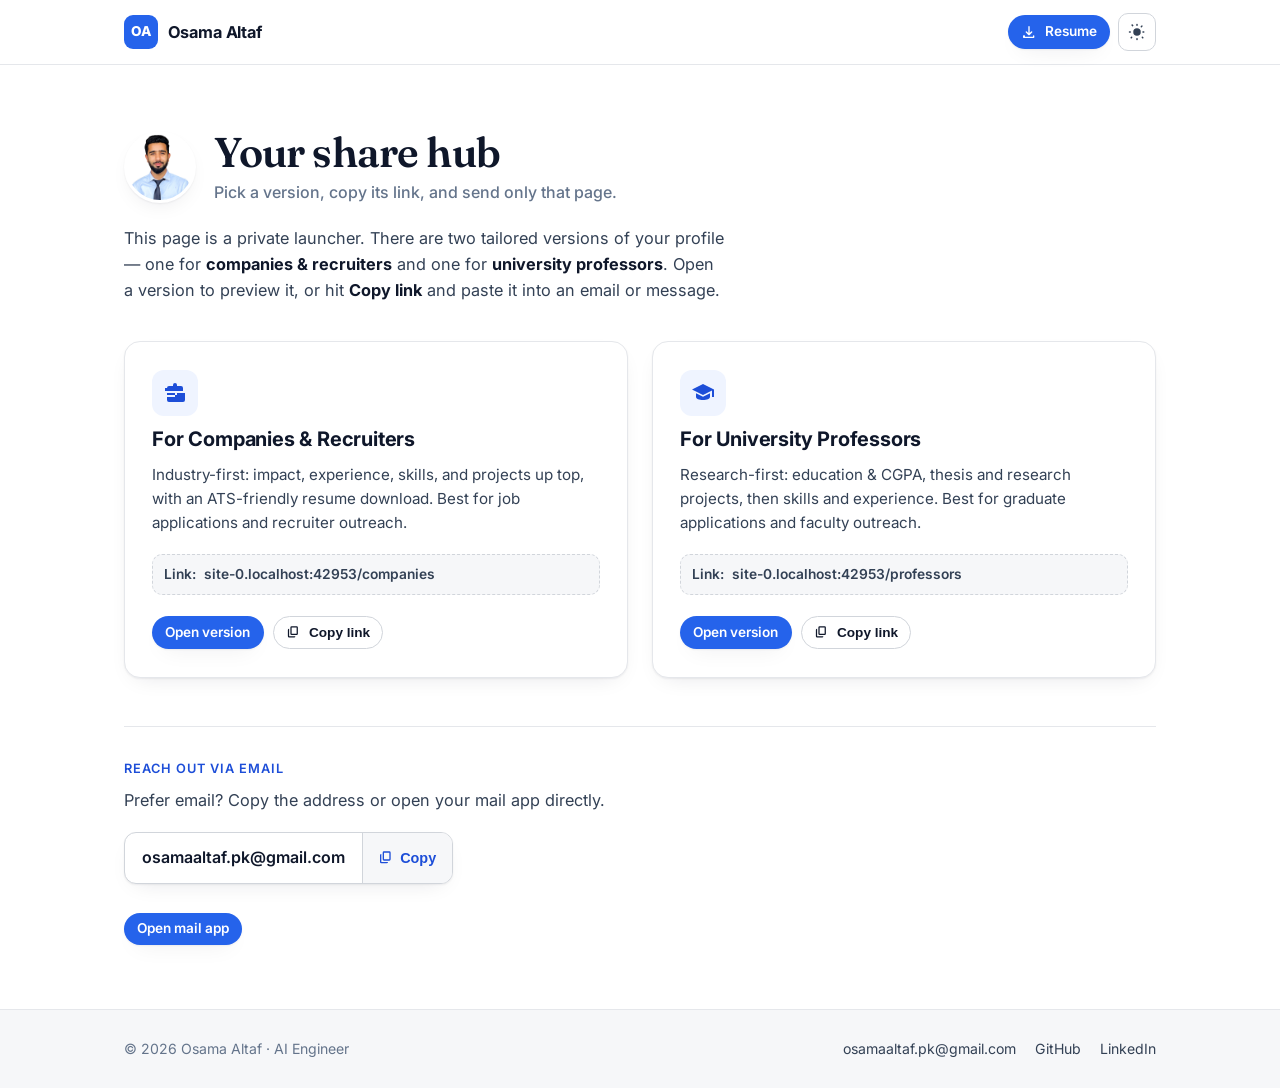
==== index.html @ f9d1aac4 "Initial commit: personal profile site (companies + professors versions) Static site (HTML/CSS/vanill" ====
<!doctype html>
<html lang="en">
<head>
<meta charset="utf-8" />
<meta name="viewport" content="width=device-width, initial-scale=1" />
<title>Osama Altaf — Share Hub</title>
<meta name="description" content="Private hub to pick and share the right version of Osama Altaf's profile: one tailored for companies, one for university professors." />
<meta name="robots" content="noindex" />
<link rel="icon" href="/assets/favicon.ico" sizes="any" />
<link rel="icon" type="image/png" href="/assets/favicon.png" />
<link rel="apple-touch-icon" href="/assets/favicon.png" />
<link rel="preconnect" href="https://fonts.googleapis.com" />
<link rel="preconnect" href="https://fonts.gstatic.com" crossorigin />
<link href="https://fonts.googleapis.com/css2?family=Inter:wght@400;500;600;700;800&family=Fraunces:opsz,wght@9..144,500;9..144,600&display=swap" rel="stylesheet" />
<link rel="stylesheet" href="/styles.css" />
</head>
<body>

<header class="nav" id="nav">
  <div class="wrap nav-inner">
    <a class="brand" href="/" aria-label="Osama Altaf — home">
      <span class="brand-mark">OA</span>
      <span class="brand-name">Osama Altaf</span>
    </a>
    <div class="nav-actions" style="margin-left:auto">
      <a class="btn btn-primary btn-sm" href="/Osama_Altaf_Resume.pdf" download>
        <svg viewBox="0 0 24 24" width="16" height="16" aria-hidden="true"><path fill="currentColor" d="M12 3a1 1 0 0 1 1 1v9.59l2.3-2.3a1 1 0 1 1 1.4 1.42l-4 4a1 1 0 0 1-1.4 0l-4-4a1 1 0 1 1 1.4-1.42l2.3 2.3V4a1 1 0 0 1 1-1Zm-7 14a1 1 0 0 1 1 1v1h12v-1a1 1 0 1 1 2 0v2a1 1 0 0 1-1 1H4a1 1 0 0 1-1-1v-2a1 1 0 0 1 1-1Z"/></svg>
        Resume
      </a>
      <button class="theme-toggle" id="themeToggle" type="button" aria-label="Toggle dark mode" title="Toggle theme">
        <svg class="i-sun" viewBox="0 0 24 24" width="18" height="18" aria-hidden="true"><path fill="currentColor" d="M12 4a1 1 0 0 1-1-1V2a1 1 0 1 1 2 0v1a1 1 0 0 1-1 1Zm0 16a1 1 0 0 1 1 1v1a1 1 0 1 1-2 0v-1a1 1 0 0 1 1-1ZM4 12a1 1 0 0 1-1 1H2a1 1 0 1 1 0-2h1a1 1 0 0 1 1 1Zm18 0a1 1 0 0 1-1 1h-1a1 1 0 1 1 0-2h1a1 1 0 0 1 1 1ZM5.6 5.6a1 1 0 0 1 0-1.4l-.7-.7a1 1 0 1 1 1.4-1.4l.7.7a1 1 0 0 1-1.4 1.4Zm12.8 12.8a1 1 0 0 1 1.4 0l.7.7a1 1 0 0 1-1.4 1.4l-.7-.7a1 1 0 0 1 0-1.4ZM5.6 18.4a1 1 0 0 1 0 1.4l-.7.7a1 1 0 0 1-1.4-1.4l.7-.7a1 1 0 0 1 1.4 0ZM18.4 5.6a1 1 0 0 1-1.4-1.4l.7-.7a1 1 0 1 1 1.4 1.4l-.7.7ZM12 7a5 5 0 1 0 0 10 5 5 0 0 0 0-10Z"/></svg>
        <svg class="i-moon" viewBox="0 0 24 24" width="18" height="18" aria-hidden="true"><path fill="currentColor" d="M21 12.8A8.5 8.5 0 0 1 11.2 3a1 1 0 0 0-1.3-1.2A9.5 9.5 0 1 0 22.2 14a1 1 0 0 0-1.2-1.2Z"/></svg>
      </button>
    </div>
  </div>
</header>

<main class="hub">
  <div class="wrap hub-inner">
    <div class="hub-head">
      <img src="/assets/osama.jpg" width="72" height="72" alt="Osama Altaf" />
      <div>
        <h1>Your share hub</h1>
        <p>Pick a version, copy its link, and send only that page.</p>
      </div>
    </div>
    <p class="hub-note">
      This page is a private launcher. There are two tailored versions of your profile — one for
      <strong>companies &amp; recruiters</strong> and one for <strong>university professors</strong>.
      Open a version to preview it, or hit <strong>Copy link</strong> and paste it into an email or message.
    </p>

    <div class="share-grid">

      <article class="share-card">
        <div class="share-ico">
          <svg viewBox="0 0 24 24" width="24" height="24" aria-hidden="true"><path fill="currentColor" d="M4 7a2 2 0 0 1 2-2h4V4a2 2 0 0 1 2-2h0a2 2 0 0 1 2 2v1h4a2 2 0 0 1 2 2v3H2V7Zm0 5h8v2h0-8v-2Zm10 0h8v7a2 2 0 0 1-2 2H6a2 2 0 0 1-2-2v-3h8v-2h2v0Z"/></svg>
        </div>
        <h2>For Companies &amp; Recruiters</h2>
        <p>Industry-first: impact, experience, skills, and projects up top, with an ATS-friendly resume download. Best for job applications and recruiter outreach.</p>
        <div class="share-url"><span>Link:</span><span data-show-url="/companies">/companies</span></div>
        <div class="share-actions">
          <a class="btn btn-primary btn-sm" href="/companies/">Open version</a>
          <button class="btn btn-ghost btn-sm" type="button" data-copy-link="/companies/" data-copy-label="Companies link copied">
            <svg viewBox="0 0 24 24" width="15" height="15" aria-hidden="true"><path fill="currentColor" d="M9 2a2 2 0 0 0-2 2v10a2 2 0 0 0 2 2h8a2 2 0 0 0 2-2V4a2 2 0 0 0-2-2H9Zm0 2h8v10H9V4ZM5 6a2 2 0 0 0-2 2v10a2 2 0 0 0 2 2h8a2 2 0 0 0 2-2h-2H5V8h0V6Z"/></svg>
            Copy link
          </button>
        </div>
      </article>

      <article class="share-card">
        <div class="share-ico">
          <svg viewBox="0 0 24 24" width="24" height="24" aria-hidden="true"><path fill="currentColor" d="M12 3 1 8.5l11 5.5 9-4.5V16h2V8.5L12 3ZM5 12.2V16c0 1.7 3.1 3 7 3s7-1.3 7-3v-3.8l-7 3.5-7-3.5Z"/></svg>
        </div>
        <h2>For University Professors</h2>
        <p>Research-first: education &amp; CGPA, thesis and research projects, then skills and experience. Best for graduate applications and faculty outreach.</p>
        <div class="share-url"><span>Link:</span><span data-show-url="/professors">/professors</span></div>
        <div class="share-actions">
          <a class="btn btn-primary btn-sm" href="/professors/">Open version</a>
          <button class="btn btn-ghost btn-sm" type="button" data-copy-link="/professors/" data-copy-label="Professors link copied">
            <svg viewBox="0 0 24 24" width="15" height="15" aria-hidden="true"><path fill="currentColor" d="M9 2a2 2 0 0 0-2 2v10a2 2 0 0 0 2 2h8a2 2 0 0 0 2-2V4a2 2 0 0 0-2-2H9Zm0 2h8v10H9V4ZM5 6a2 2 0 0 0-2 2v10a2 2 0 0 0 2 2h8a2 2 0 0 0 2-2h-2H5V8h0V6Z"/></svg>
            Copy link
          </button>
        </div>
      </article>

    </div>

    <!-- shared contact -->
    <div style="margin-top:3rem; padding-top:2rem; border-top:1px solid var(--line);">
      <p class="kicker">Reach out via email</p>
      <p class="hub-note" style="margin:.4rem 0 1.2rem">Prefer email? Copy the address or open your mail app directly.</p>
      <div class="copybox">
        <code>osamaaltaf.pk@gmail.com</code>
        <button type="button" data-copy="osamaaltaf.pk@gmail.com" data-copy-label="Email copied">
          <svg viewBox="0 0 24 24" width="16" height="16" aria-hidden="true"><path fill="currentColor" d="M9 2a2 2 0 0 0-2 2v10a2 2 0 0 0 2 2h8a2 2 0 0 0 2-2V4a2 2 0 0 0-2-2H9Zm0 2h8v10H9V4ZM5 6a2 2 0 0 0-2 2v10a2 2 0 0 0 2 2h8a2 2 0 0 0 2-2h-2H5V8h0V6Z"/></svg>
          Copy
        </button>
      </div>
      <div class="share-actions">
        <a class="btn btn-primary btn-sm" href="mailto:osamaaltaf.pk@gmail.com">Open mail app</a>
      </div>
    </div>
  </div>
</main>

<footer class="footer">
  <div class="wrap footer-inner">
    <span>© <span id="year"></span> Osama Altaf · AI Engineer</span>
    <span class="footer-links">
      <a href="mailto:osamaaltaf.pk@gmail.com">osamaaltaf.pk@gmail.com</a>
      <a href="https://github.com/osamaaltaf-pk" target="_blank" rel="noopener">GitHub</a>
      <a href="https://www.linkedin.com/in/osamaaltafpk/" target="_blank" rel="noopener">LinkedIn</a>
    </span>
  </div>
</footer>

<script src="/script.js"></script>
</body>
</html>
---- styles.css ----
/* ============================================================
   Osama Altaf — personal site
   Design: clean, credible, US academic/industry. Light + dark.
   ============================================================ */

:root{
  --bg:            #ffffff;
  --bg-alt:        #f6f7f9;
  --surface:       #ffffff;
  --ink:           #0f172a;
  --ink-soft:      #334155;
  --muted:         #64748b;
  --line:          #e5e7eb;
  --line-strong:   #d1d5db;
  --accent:        #2563eb;
  --accent-ink:    #1d4ed8;
  --accent-soft:   #eff4ff;
  --chip-bg:       #f1f5f9;
  --chip-ink:      #334155;
  --shadow:        0 1px 2px rgba(15,23,42,.06), 0 8px 24px -12px rgba(15,23,42,.14);
  --shadow-lg:     0 24px 60px -24px rgba(15,23,42,.28);
  --radius:        16px;
  --radius-sm:     10px;
  --wrap:          1080px;
  --font:          "Inter", system-ui, -apple-system, Segoe UI, Roboto, Helvetica, Arial, sans-serif;
  --serif:         "Fraunces", Georgia, "Times New Roman", serif;
}

:root[data-theme="dark"]{
  --bg:            #0b1120;
  --bg-alt:        #0f172a;
  --surface:       #111a2e;
  --ink:           #f1f5f9;
  --ink-soft:      #cbd5e1;
  --muted:         #94a3b8;
  --line:          #1e293b;
  --line-strong:   #273449;
  --accent:        #60a5fa;
  --accent-ink:    #93c5fd;
  --accent-soft:   #16233c;
  --chip-bg:       #172136;
  --chip-ink:      #cbd5e1;
  --shadow:        0 1px 2px rgba(0,0,0,.4), 0 10px 30px -14px rgba(0,0,0,.6);
  --shadow-lg:     0 30px 70px -28px rgba(0,0,0,.7);
}

*,*::before,*::after{ box-sizing:border-box; }
html{ scroll-behavior:smooth; scroll-padding-top:78px; -webkit-text-size-adjust:100%; }
body{
  margin:0; background:var(--bg); color:var(--ink);
  font-family:var(--font); font-size:16px; line-height:1.6;
  -webkit-font-smoothing:antialiased; text-rendering:optimizeLegibility;
}
@media (prefers-reduced-motion: reduce){ html{ scroll-behavior:auto; } *{ transition:none !important; } }

a{ color:var(--accent-ink); text-decoration:none; }
a:hover{ text-decoration:underline; }
img{ max-width:100%; display:block; }
h1,h2,h3{ line-height:1.15; letter-spacing:-.02em; margin:0; }

.wrap{ width:100%; max-width:var(--wrap); margin-inline:auto; padding-inline:24px; }

.skip-link{
  position:absolute; left:-999px; top:0; z-index:200;
  background:var(--accent); color:#fff; padding:10px 16px; border-radius:0 0 8px 0;
}
.skip-link:focus{ left:0; }

/* ---------- buttons ---------- */
.btn{
  display:inline-flex; align-items:center; gap:.55em;
  font-weight:600; font-size:.95rem; line-height:1;
  padding:.8em 1.15em; border-radius:999px; border:1px solid transparent;
  cursor:pointer; transition:transform .15s ease, box-shadow .2s ease, background .2s ease, border-color .2s ease;
  white-space:nowrap;
}
.btn:hover{ text-decoration:none; transform:translateY(-1px); }
.btn-sm{ padding:.6em .9em; font-size:.85rem; }
.btn-primary{ background:var(--accent); color:#fff; box-shadow:var(--shadow); }
.btn-primary:hover{ background:var(--accent-ink); color:#fff; }
.btn-ghost{ background:transparent; color:var(--ink); border-color:var(--line-strong); }
.btn-ghost:hover{ border-color:var(--accent); color:var(--accent-ink); }

/* ---------- nav ---------- */
.nav{
  position:sticky; top:0; z-index:100;
  background:color-mix(in srgb, var(--bg) 82%, transparent);
  backdrop-filter:saturate(180%) blur(12px);
  border-bottom:1px solid var(--line);
}
.nav-inner{ display:flex; align-items:center; gap:1rem; height:64px; }
.brand{ display:flex; align-items:center; gap:.6rem; color:var(--ink); font-weight:700; }
.brand:hover{ text-decoration:none; }
.brand-mark{
  display:grid; place-items:center; width:34px; height:34px; border-radius:9px;
  background:var(--accent); color:#fff; font-size:.85rem; font-weight:800; letter-spacing:.02em;
}
.brand-name{ font-size:1.02rem; letter-spacing:-.01em; }
.nav-links{ display:flex; gap:.4rem; margin-left:auto; }
.nav-links a{
  color:var(--ink-soft); font-weight:500; font-size:.93rem;
  padding:.5rem .7rem; border-radius:8px; transition:color .15s, background .15s;
}
.nav-links a:hover{ color:var(--ink); background:var(--bg-alt); text-decoration:none; }
.nav-links a.active{ color:var(--accent-ink); }
.nav-actions{ display:flex; align-items:center; gap:.5rem; }

.theme-toggle{
  display:grid; place-items:center; width:38px; height:38px;
  border-radius:10px; border:1px solid var(--line-strong); background:var(--surface);
  color:var(--ink-soft); cursor:pointer; transition:border-color .2s, color .2s;
}
.theme-toggle:hover{ border-color:var(--accent); color:var(--accent-ink); }
.theme-toggle .i-moon{ display:none; }
:root[data-theme="dark"] .theme-toggle .i-sun{ display:none; }
:root[data-theme="dark"] .theme-toggle .i-moon{ display:block; }

.menu-btn{
  display:none; flex-direction:column; gap:5px; width:42px; height:42px;
  align-items:center; justify-content:center; border:1px solid var(--line-strong);
  background:var(--surface); border-radius:10px; cursor:pointer;
}
.menu-btn span{ width:18px; height:2px; background:var(--ink); border-radius:2px; transition:.25s; }
.menu-btn[aria-expanded="true"] span:nth-child(1){ transform:translateY(7px) rotate(45deg); }
.menu-btn[aria-expanded="true"] span:nth-child(2){ opacity:0; }
.menu-btn[aria-expanded="true"] span:nth-child(3){ transform:translateY(-7px) rotate(-45deg); }

/* ---------- hero ---------- */
.hero{ padding:72px 0 8px; position:relative; overflow:hidden; }
.hero::before{
  content:""; position:absolute; inset:0; z-index:-1;
  background:
    radial-gradient(60% 50% at 80% -10%, var(--accent-soft), transparent 70%),
    radial-gradient(50% 40% at 0% 0%, var(--accent-soft), transparent 70%);
  opacity:.9;
}
.hero-inner{ display:grid; grid-template-columns:1.35fr .9fr; gap:48px; align-items:center; }
.eyebrow{
  margin:0 0 1rem; font-weight:600; font-size:.82rem; letter-spacing:.08em; text-transform:uppercase;
  color:var(--accent-ink);
}
.hero h1{
  font-family:var(--serif); font-weight:600; font-size:clamp(2.1rem, 5vw, 3.4rem);
  letter-spacing:-.02em; margin-bottom:1.1rem;
}
.lede{ font-size:1.1rem; color:var(--ink-soft); max-width:46ch; margin:0 0 1.8rem; }
.lede strong{ color:var(--ink); font-weight:600; }
.hero-actions{ display:flex; flex-wrap:wrap; gap:.7rem; margin-bottom:1.6rem; }
.hero-links{
  list-style:none; display:flex; flex-wrap:wrap; gap:1.3rem; padding:0; margin:0;
}
.hero-links a{
  display:inline-flex; align-items:center; gap:.45em; color:var(--ink-soft);
  font-weight:500; font-size:.95rem;
}
.hero-links a:hover{ color:var(--accent-ink); text-decoration:none; }

.hero-photo{ position:relative; justify-self:center; }
.hero-photo img{
  width:300px; height:300px; border-radius:50%; object-fit:cover;
  border:6px solid var(--surface); box-shadow:var(--shadow-lg);
  background:var(--bg-alt);
}
.hero-badge{
  position:absolute; bottom:8px; left:50%; transform:translateX(-50%);
  display:inline-flex; align-items:center; gap:.5em; white-space:nowrap;
  background:var(--surface); border:1px solid var(--line);
  padding:.5em .9em; border-radius:999px; font-size:.82rem; font-weight:500;
  color:var(--ink-soft); box-shadow:var(--shadow);
}
.hero-badge .dot{ width:9px; height:9px; border-radius:50%; background:#22c55e; box-shadow:0 0 0 4px rgba(34,197,94,.18); }

/* stats */
.stats{
  display:grid; grid-template-columns:repeat(4,1fr); gap:20px;
  margin-top:48px; padding-top:36px; border-top:1px solid var(--line);
}
.stat{ display:flex; flex-direction:column; gap:.35rem; }
.stat-n{ font-family:var(--serif); font-size:2rem; font-weight:600; color:var(--accent-ink); letter-spacing:-.02em; }
.stat-l{ font-size:.86rem; color:var(--muted); line-height:1.4; }

/* ---------- sections ---------- */
.section{ padding:80px 0; }
.section-alt{ background:var(--bg-alt); border-block:1px solid var(--line); }
.kicker{
  margin:0 0 .5rem; font-weight:600; font-size:.8rem; letter-spacing:.08em; text-transform:uppercase;
  color:var(--accent-ink);
}
.section-title{
  font-family:var(--serif); font-weight:600; font-size:clamp(1.6rem,3.4vw,2.3rem);
  margin-bottom:2.4rem; letter-spacing:-.02em;
}

/* about */
.about-grid{ display:grid; grid-template-columns:1.4fr 1fr; gap:48px; align-items:start; }
.about-lead p{ font-size:1.05rem; color:var(--ink-soft); margin:0 0 1.1rem; max-width:60ch; }
.about-lead strong{ color:var(--ink); font-weight:600; }
.about-facts{ list-style:none; margin:0; padding:0; display:flex; flex-direction:column; gap:0; border:1px solid var(--line); border-radius:var(--radius); overflow:hidden; background:var(--surface); box-shadow:var(--shadow); }
.about-facts li{ display:flex; flex-direction:column; gap:.2rem; padding:1rem 1.2rem; border-bottom:1px solid var(--line); }
.about-facts li:last-child{ border-bottom:none; }
.about-facts span{ font-size:.78rem; text-transform:uppercase; letter-spacing:.06em; color:var(--muted); font-weight:600; }
.about-facts strong{ font-weight:600; color:var(--ink); font-size:.98rem; }

/* skills */
.skills-grid{ display:grid; grid-template-columns:repeat(3,1fr); gap:20px; }
.skill-card{
  background:var(--surface); border:1px solid var(--line); border-radius:var(--radius);
  padding:1.4rem 1.4rem 1.2rem; box-shadow:var(--shadow); transition:transform .18s ease, box-shadow .2s ease, border-color .2s;
}
.skill-card:hover{ transform:translateY(-3px); border-color:var(--line-strong); box-shadow:var(--shadow-lg); }
.skill-card h3{ font-size:1rem; margin-bottom:1rem; color:var(--ink); }
.chips{ list-style:none; display:flex; flex-wrap:wrap; gap:.5rem; padding:0; margin:0; }
.chips li{
  background:var(--chip-bg); color:var(--chip-ink); font-size:.82rem; font-weight:500;
  padding:.4em .8em; border-radius:999px; border:1px solid transparent;
}

/* experience / timeline */
.timeline{ display:flex; flex-direction:column; gap:8px; }
.job{
  display:grid; grid-template-columns:190px 1fr; gap:28px;
  padding:26px 0; border-top:1px solid var(--line);
}
.job:first-child{ border-top:none; }
.job-when{ font-size:.86rem; font-weight:600; color:var(--muted); padding-top:.2rem; }
.job-body h3{ font-size:1.18rem; margin-bottom:.3rem; }
.job-meta{ margin:0 0 .9rem; color:var(--accent-ink); font-weight:500; font-size:.92rem; }
.job-body ul{ margin:0 0 1rem; padding-left:1.15rem; }
.job-body ul li{ margin-bottom:.4rem; color:var(--ink-soft); }
.job-body ul li strong{ color:var(--ink); font-weight:600; }
.tags{ list-style:none; display:flex; flex-wrap:wrap; gap:.45rem; padding:0 !important; margin:0 !important; }
.tags li{
  font-size:.76rem; font-weight:600; letter-spacing:.02em; color:var(--accent-ink);
  background:var(--accent-soft); border:1px solid color-mix(in srgb, var(--accent) 22%, transparent);
  padding:.32em .7em; border-radius:7px; margin:0 !important;
}

/* projects */
.projects-grid{ display:grid; grid-template-columns:repeat(3,1fr); gap:22px; }
.project{
  background:var(--surface); border:1px solid var(--line); border-radius:var(--radius);
  padding:1.5rem; box-shadow:var(--shadow); display:flex; flex-direction:column; gap:.6rem;
  transition:transform .18s ease, box-shadow .2s ease, border-color .2s;
}
.project:hover{ transform:translateY(-4px); border-color:var(--line-strong); box-shadow:var(--shadow-lg); }
.project h3{ font-size:1.1rem; }
.project-sub{ margin:0; color:var(--accent-ink); font-weight:600; font-size:.82rem; }
.project p{ margin:0; color:var(--ink-soft); font-size:.95rem; }
.project .tags{ margin-top:auto !important; padding-top:.4rem !important; }
.projects-foot{ margin:2rem 0 0; font-weight:600; }

/* education + certs */
.edu-wrap{ display:grid; grid-template-columns:1fr 1fr; gap:56px; align-items:start; }
.edu-list{ display:flex; flex-direction:column; gap:1.4rem; }
.edu-item h3{ font-size:1.05rem; margin-bottom:.25rem; }
.edu-meta{ margin:0; color:var(--ink-soft); font-size:.92rem; }
.edu-note{ margin:.35rem 0 0; color:var(--muted); font-size:.9rem; font-style:italic; }
.lang-list{ display:flex; flex-direction:column; gap:.8rem; margin-top:1rem; }
.lang{ display:flex; flex-direction:column; gap:.15rem; }
.lang strong{ color:var(--ink); }
.lang span{ color:var(--muted); font-size:.9rem; }

.cert-list{ list-style:none; margin:0; padding:0; display:flex; flex-direction:column; }
.cert-list li{
  display:flex; justify-content:space-between; align-items:baseline; gap:1rem;
  padding:.75rem 0; border-bottom:1px solid var(--line);
}
.cert-list li span{ color:var(--ink); font-weight:500; font-size:.95rem; }
.cert-list li em{ color:var(--muted); font-style:normal; font-size:.82rem; white-space:nowrap; font-weight:600; }

/* leadership */
.lead-grid{ display:grid; grid-template-columns:repeat(2,1fr); gap:20px; }
.lead-item{
  background:var(--surface); border:1px solid var(--line); border-radius:var(--radius);
  padding:1.4rem; box-shadow:var(--shadow);
}
.lead-item h3{ font-size:1rem; color:var(--accent-ink); margin-bottom:.4rem; }
.lead-item p{ margin:0; color:var(--ink-soft); font-size:.95rem; }

/* contact */
.contact-wrap{ text-align:center; max-width:640px; }
.contact-lede{ color:var(--ink-soft); font-size:1.08rem; margin:0 auto 1.8rem; }
.contact-actions{ display:flex; flex-wrap:wrap; gap:.7rem; justify-content:center; margin-bottom:1.6rem; }
.contact-links{ list-style:none; display:flex; gap:1.6rem; justify-content:center; padding:0; margin:0; flex-wrap:wrap; }
.contact-links a{ color:var(--ink-soft); font-weight:500; }
.contact-links a:hover{ color:var(--accent-ink); }

/* footer */
.footer{ border-top:1px solid var(--line); padding:28px 0; background:var(--bg-alt); }
.footer-inner{ display:flex; justify-content:space-between; align-items:center; gap:1rem; flex-wrap:wrap; color:var(--muted); font-size:.88rem; }
.footer-links{ display:flex; gap:1.2rem; }
.footer-links a{ color:var(--ink-soft); }

/* ---------- copyable email row ---------- */
.copybox{
  display:inline-flex; align-items:stretch; gap:0; margin:0 auto 1.2rem;
  border:1px solid var(--line-strong); border-radius:12px; overflow:hidden;
  background:var(--surface); box-shadow:var(--shadow); max-width:100%;
}
.copybox code{
  display:flex; align-items:center; padding:.75em 1.05em; font-family:var(--font);
  font-size:1rem; font-weight:600; color:var(--ink); user-select:all; white-space:nowrap;
  overflow:auto;
}
.copybox button{
  border:none; border-left:1px solid var(--line-strong); background:var(--bg-alt);
  color:var(--accent-ink); font-weight:600; font-size:.9rem; padding:.75em 1.1em;
  cursor:pointer; display:inline-flex; align-items:center; gap:.4em; transition:background .18s, color .18s;
}
.copybox button:hover{ background:var(--accent); color:#fff; }

/* ---------- toast ---------- */
.toast{
  position:fixed; left:50%; bottom:26px; transform:translate(-50%, 20px);
  background:var(--ink); color:var(--bg); padding:.7em 1.2em; border-radius:999px;
  font-size:.9rem; font-weight:600; box-shadow:var(--shadow-lg); z-index:300;
  opacity:0; pointer-events:none; transition:opacity .2s ease, transform .2s ease;
}
.toast.show{ opacity:1; transform:translate(-50%, 0); }

/* ---------- hub (home) page ---------- */
.hub{ min-height:calc(100vh - 64px - 82px); display:flex; align-items:center; padding:64px 0; }
.hub-inner{ width:100%; }
.hub-head{ display:flex; align-items:center; gap:1.1rem; margin-bottom:.4rem; }
.hub-head img{ width:72px; height:72px; border-radius:50%; object-fit:cover; border:3px solid var(--surface); box-shadow:var(--shadow); background:var(--bg-alt); }
.hub-head h1{ font-family:var(--serif); font-weight:600; font-size:clamp(1.8rem,4vw,2.6rem); }
.hub-head p{ margin:.2rem 0 0; color:var(--muted); font-weight:500; }
.hub-note{ color:var(--ink-soft); max-width:60ch; margin:1.2rem 0 2.4rem; font-size:1.02rem; }
.hub-note strong{ color:var(--ink); }

.share-grid{ display:grid; grid-template-columns:1fr 1fr; gap:24px; }
.share-card{
  background:var(--surface); border:1px solid var(--line); border-radius:var(--radius);
  padding:1.7rem; box-shadow:var(--shadow); display:flex; flex-direction:column; gap:.75rem;
  transition:transform .18s ease, box-shadow .2s ease, border-color .2s;
}
.share-card:hover{ transform:translateY(-4px); border-color:var(--line-strong); box-shadow:var(--shadow-lg); }
.share-ico{ width:46px; height:46px; border-radius:12px; display:grid; place-items:center; background:var(--accent-soft); color:var(--accent-ink); }
.share-card h2{ font-size:1.25rem; letter-spacing:-.01em; }
.share-card p{ margin:0; color:var(--ink-soft); font-size:.95rem; }
.share-url{
  display:flex; align-items:center; gap:.5rem; margin-top:.4rem;
  background:var(--bg-alt); border:1px dashed var(--line-strong); border-radius:10px;
  padding:.6em .8em; font-size:.86rem; color:var(--muted); overflow:auto;
}
.share-url span{ font-weight:600; color:var(--ink-soft); white-space:nowrap; }
.share-actions{ display:flex; gap:.6rem; margin-top:.6rem; flex-wrap:wrap; }

/* ---------- responsive ---------- */
@media (max-width: 900px){
  .hero-inner{ grid-template-columns:1fr; gap:36px; text-align:left; }
  .hero-photo{ order:-1; justify-self:start; }
  .hero-photo img{ width:180px; height:180px; }
  .hero-badge{ left:0; transform:none; }
  .about-grid, .edu-wrap{ grid-template-columns:1fr; gap:32px; }
  .skills-grid, .projects-grid{ grid-template-columns:repeat(2,1fr); }
  .stats{ grid-template-columns:repeat(2,1fr); gap:24px; }
  .lead-grid{ grid-template-columns:1fr; }
  .share-grid{ grid-template-columns:1fr; }
  .nav-links{ display:none; }
  .menu-btn{ display:flex; margin-left:auto; }
  .nav-actions{ order:2; }

  .nav-links.open{
    display:flex; position:absolute; top:64px; left:0; right:0;
    flex-direction:column; gap:.2rem; background:var(--bg);
    border-bottom:1px solid var(--line); padding:12px 24px 20px; box-shadow:var(--shadow);
  }
  .nav-links.open a{ padding:.7rem .6rem; font-size:1rem; }
}
@media (max-width: 560px){
  .section{ padding:56px 0; }
  .hero{ padding:44px 0 0; }
  .skills-grid, .projects-grid{ grid-template-columns:1fr; }
  .job{ grid-template-columns:1fr; gap:8px; }
  .job-when{ padding-top:0; }
  .cert-list li{ flex-direction:column; gap:.15rem; }
  .cert-list li em{ white-space:normal; }
  .footer-inner{ justify-content:flex-start; }
}
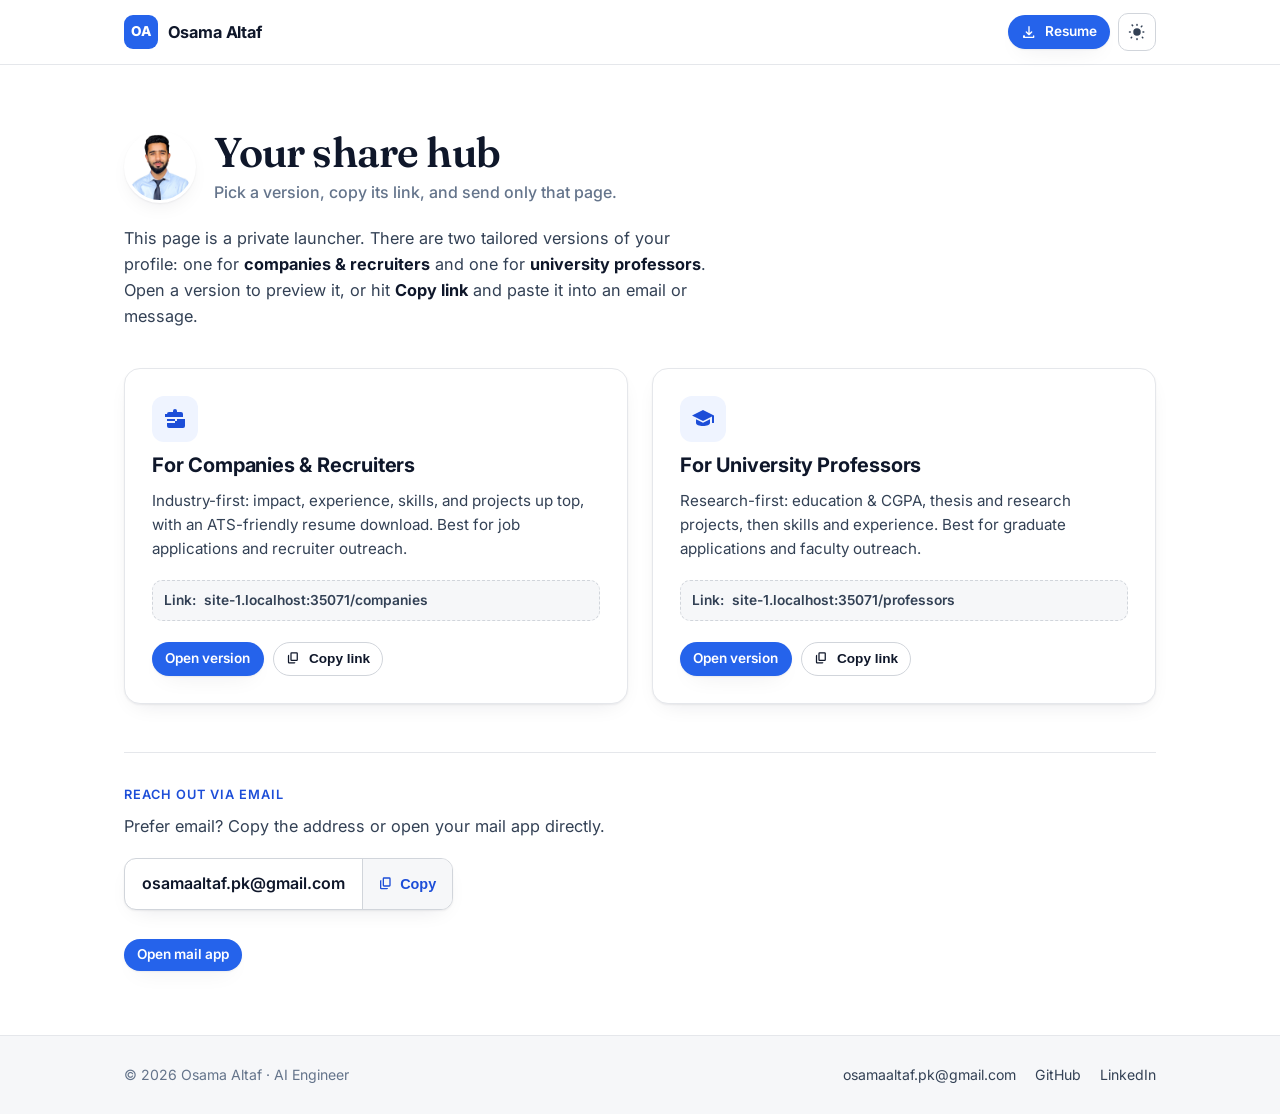
==== commit a9f7707f: "Feature Wisko (Founder & CEO), add real GitHub & client projects, remove all em/en dashes - Add Wisk" ====
--- a/index.html
+++ b/index.html
@@ -3,7 +3,7 @@
 <head>
 <meta charset="utf-8" />
 <meta name="viewport" content="width=device-width, initial-scale=1" />
-<title>Osama Altaf — Share Hub</title>
+<title>Osama Altaf | Share Hub</title>
 <meta name="description" content="Private hub to pick and share the right version of Osama Altaf's profile: one tailored for companies, one for university professors." />
 <meta name="robots" content="noindex" />
 <link rel="icon" href="/assets/favicon.ico" sizes="any" />
@@ -18,7 +18,7 @@
 
 <header class="nav" id="nav">
   <div class="wrap nav-inner">
-    <a class="brand" href="/" aria-label="Osama Altaf — home">
+    <a class="brand" href="/" aria-label="Osama Altaf home">
       <span class="brand-mark">OA</span>
       <span class="brand-name">Osama Altaf</span>
     </a>
@@ -45,7 +45,7 @@
       </div>
     </div>
     <p class="hub-note">
-      This page is a private launcher. There are two tailored versions of your profile — one for
+      This page is a private launcher. There are two tailored versions of your profile: one for
       <strong>companies &amp; recruiters</strong> and one for <strong>university professors</strong>.
       Open a version to preview it, or hit <strong>Copy link</strong> and paste it into an email or message.
     </p>
--- a/styles.css
+++ b/styles.css
@@ -170,6 +170,41 @@
 }
 .hero-badge .dot{ width:9px; height:9px; border-radius:50%; background:#22c55e; box-shadow:0 0 0 4px rgba(34,197,94,.18); }
 
+/* ---------- flagship (Wisko founder band) ---------- */
+.flagship{
+  background:
+    radial-gradient(120% 140% at 100% 0%, color-mix(in srgb, var(--accent) 16%, transparent), transparent 60%),
+    var(--accent-soft);
+  border-block:1px solid color-mix(in srgb, var(--accent) 22%, transparent);
+}
+.flagship-inner{
+  display:flex; align-items:center; gap:28px; padding:26px 0;
+}
+.flagship-logo{
+  flex:none; width:66px; height:66px; border-radius:18px; display:grid; place-items:center;
+  background:linear-gradient(150deg, var(--accent), var(--accent-ink));
+  color:#fff; font-family:var(--serif); font-weight:600; font-size:2rem; letter-spacing:-.02em;
+  box-shadow:var(--shadow-lg);
+}
+.flagship-body{ flex:1 1 auto; min-width:0; }
+.flagship-eyebrow{
+  display:inline-flex; align-items:center; gap:.5em; margin:0 0 .35rem;
+  font-size:.72rem; font-weight:700; letter-spacing:.1em; text-transform:uppercase;
+  color:#fff; background:var(--accent-ink); padding:.3em .7em; border-radius:999px;
+}
+.flagship-body h2{
+  font-family:var(--serif); font-weight:600; font-size:clamp(1.4rem,3vw,2rem);
+  margin:.1rem 0 .3rem; letter-spacing:-.02em; display:flex; align-items:baseline; gap:.6rem; flex-wrap:wrap;
+}
+.flagship-body h2 .tld{ font-family:var(--font); font-size:.9rem; font-weight:600; color:var(--accent-ink); }
+.flagship-body p{ margin:0; color:var(--ink-soft); font-size:1rem; max-width:66ch; }
+.flagship-cta{ flex:none; }
+@media (max-width: 760px){
+  .flagship-inner{ flex-direction:column; align-items:flex-start; gap:18px; }
+  .flagship-cta{ width:100%; }
+  .flagship-cta .btn{ width:100%; justify-content:center; }
+}
+
 /* stats */
 .stats{
   display:grid; grid-template-columns:repeat(4,1fr); gap:20px;
@@ -247,6 +282,10 @@
 .project-sub{ margin:0; color:var(--accent-ink); font-weight:600; font-size:.82rem; }
 .project p{ margin:0; color:var(--ink-soft); font-size:.95rem; }
 .project .tags{ margin-top:auto !important; padding-top:.4rem !important; }
+.project-links{ display:flex; gap:1.1rem; margin-top:.7rem; padding-top:.7rem; border-top:1px solid var(--line); }
+.project-links a{ font-size:.83rem; font-weight:600; color:var(--accent-ink); display:inline-flex; align-items:center; gap:.35em; }
+.project-links a:hover{ text-decoration:none; opacity:.8; }
+.project-links svg{ opacity:.85; }
 .projects-foot{ margin:2rem 0 0; font-weight:600; }
 
 /* education + certs */
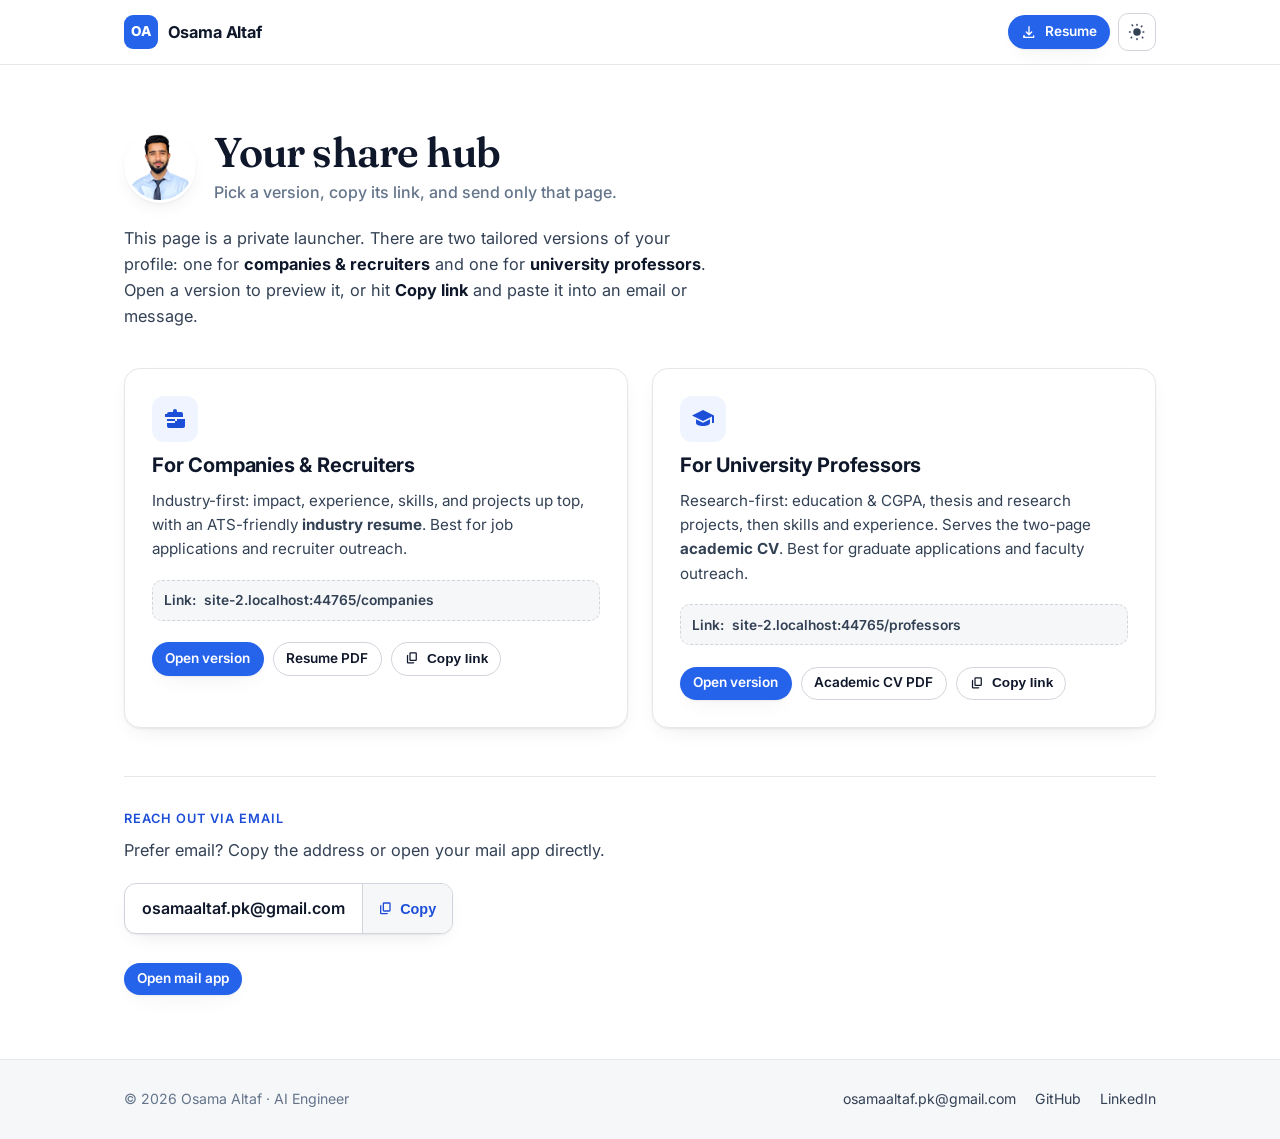
==== commit 28ecc0f7: "Split the PDF: separate academic CV and industry resume Both audiences were served the same Osama_Al" ====
--- a/index.html
+++ b/index.html
@@ -57,10 +57,11 @@
           <svg viewBox="0 0 24 24" width="24" height="24" aria-hidden="true"><path fill="currentColor" d="M4 7a2 2 0 0 1 2-2h4V4a2 2 0 0 1 2-2h0a2 2 0 0 1 2 2v1h4a2 2 0 0 1 2 2v3H2V7Zm0 5h8v2h0-8v-2Zm10 0h8v7a2 2 0 0 1-2 2H6a2 2 0 0 1-2-2v-3h8v-2h2v0Z"/></svg>
         </div>
         <h2>For Companies &amp; Recruiters</h2>
-        <p>Industry-first: impact, experience, skills, and projects up top, with an ATS-friendly resume download. Best for job applications and recruiter outreach.</p>
+        <p>Industry-first: impact, experience, skills, and projects up top, with an ATS-friendly <strong>industry resume</strong>. Best for job applications and recruiter outreach.</p>
         <div class="share-url"><span>Link:</span><span data-show-url="/companies">/companies</span></div>
         <div class="share-actions">
           <a class="btn btn-primary btn-sm" href="/companies/">Open version</a>
+          <a class="btn btn-ghost btn-sm" href="/Osama_Altaf_Resume.pdf" download>Resume PDF</a>
           <button class="btn btn-ghost btn-sm" type="button" data-copy-link="/companies/" data-copy-label="Companies link copied">
             <svg viewBox="0 0 24 24" width="15" height="15" aria-hidden="true"><path fill="currentColor" d="M9 2a2 2 0 0 0-2 2v10a2 2 0 0 0 2 2h8a2 2 0 0 0 2-2V4a2 2 0 0 0-2-2H9Zm0 2h8v10H9V4ZM5 6a2 2 0 0 0-2 2v10a2 2 0 0 0 2 2h8a2 2 0 0 0 2-2h-2H5V8h0V6Z"/></svg>
             Copy link
@@ -73,10 +74,11 @@
           <svg viewBox="0 0 24 24" width="24" height="24" aria-hidden="true"><path fill="currentColor" d="M12 3 1 8.5l11 5.5 9-4.5V16h2V8.5L12 3ZM5 12.2V16c0 1.7 3.1 3 7 3s7-1.3 7-3v-3.8l-7 3.5-7-3.5Z"/></svg>
         </div>
         <h2>For University Professors</h2>
-        <p>Research-first: education &amp; CGPA, thesis and research projects, then skills and experience. Best for graduate applications and faculty outreach.</p>
+        <p>Research-first: education &amp; CGPA, thesis and research projects, then skills and experience. Serves the two-page <strong>academic CV</strong>. Best for graduate applications and faculty outreach.</p>
         <div class="share-url"><span>Link:</span><span data-show-url="/professors">/professors</span></div>
         <div class="share-actions">
           <a class="btn btn-primary btn-sm" href="/professors/">Open version</a>
+          <a class="btn btn-ghost btn-sm" href="/Osama_Altaf_Academic_CV.pdf" download>Academic CV PDF</a>
           <button class="btn btn-ghost btn-sm" type="button" data-copy-link="/professors/" data-copy-label="Professors link copied">
             <svg viewBox="0 0 24 24" width="15" height="15" aria-hidden="true"><path fill="currentColor" d="M9 2a2 2 0 0 0-2 2v10a2 2 0 0 0 2 2h8a2 2 0 0 0 2-2V4a2 2 0 0 0-2-2H9Zm0 2h8v10H9V4ZM5 6a2 2 0 0 0-2 2v10a2 2 0 0 0 2 2h8a2 2 0 0 0 2-2h-2H5V8h0V6Z"/></svg>
             Copy link
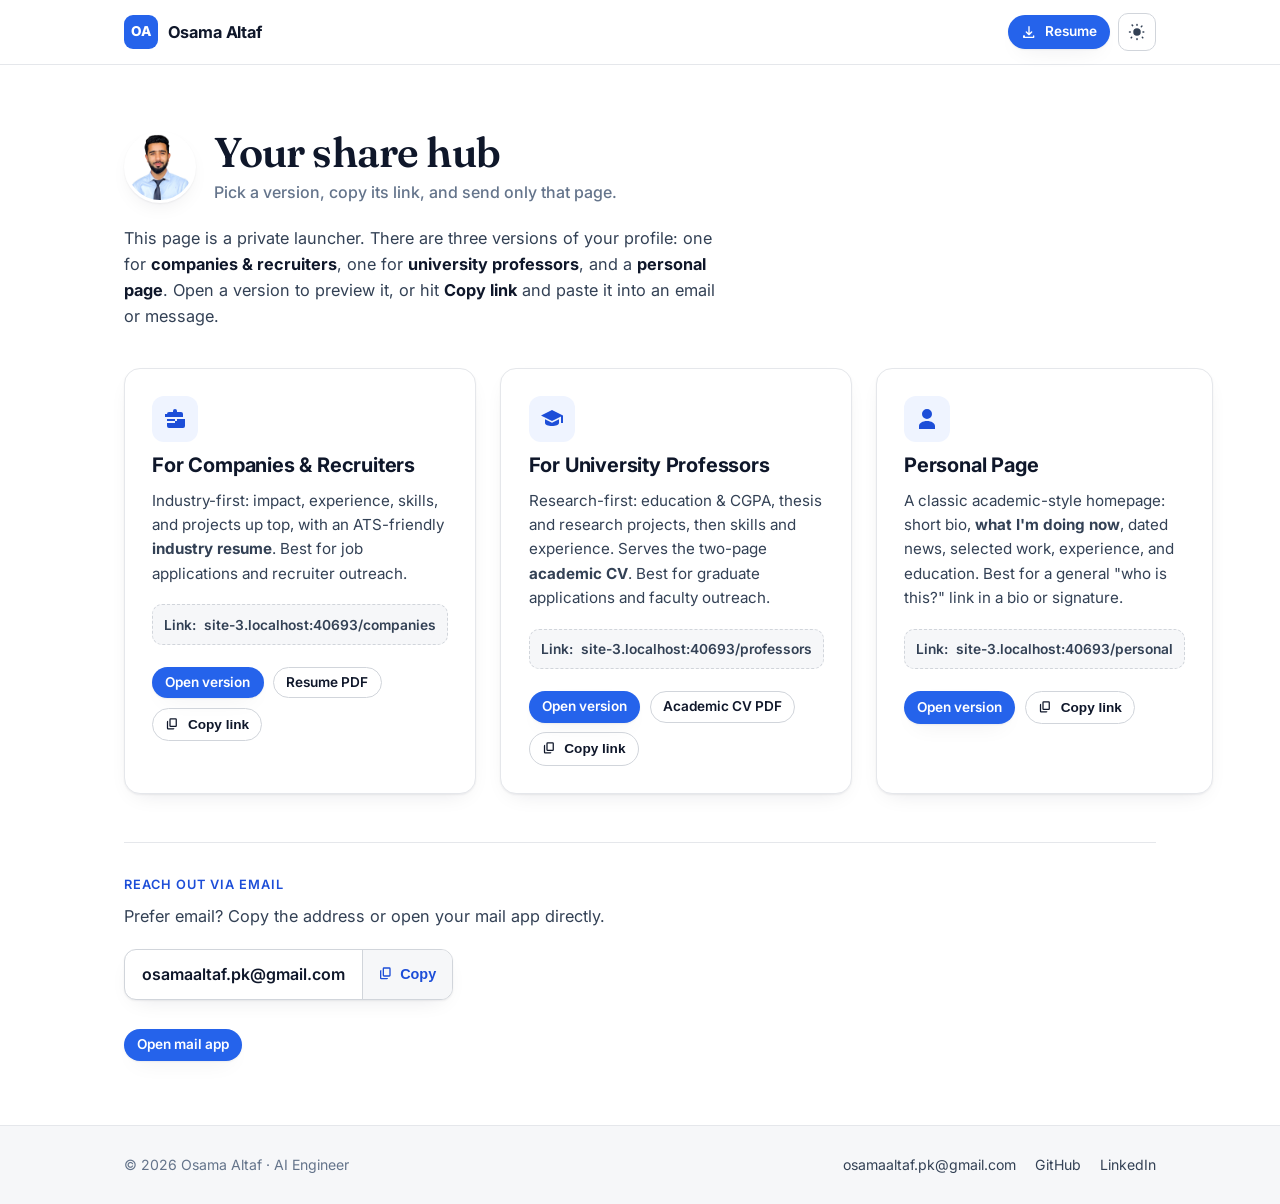
==== commit 9b0d0efd: "Add /personal: a first-person, professor-style personal homepage Covers what I'm doing now, what I w" ====
--- a/index.html
+++ b/index.html
@@ -4,7 +4,7 @@
 <meta charset="utf-8" />
 <meta name="viewport" content="width=device-width, initial-scale=1" />
 <title>Osama Altaf | Share Hub</title>
-<meta name="description" content="Private hub to pick and share the right version of Osama Altaf's profile: one tailored for companies, one for university professors." />
+<meta name="description" content="Private hub to pick and share the right version of Osama Altaf's profile: one tailored for companies, one for university professors, and a personal page." />
 <meta name="robots" content="noindex" />
 <link rel="icon" href="/assets/favicon.ico" sizes="any" />
 <link rel="icon" type="image/png" href="/assets/favicon.png" />
@@ -45,8 +45,9 @@
       </div>
     </div>
     <p class="hub-note">
-      This page is a private launcher. There are two tailored versions of your profile: one for
-      <strong>companies &amp; recruiters</strong> and one for <strong>university professors</strong>.
+      This page is a private launcher. There are three versions of your profile: one for
+      <strong>companies &amp; recruiters</strong>, one for <strong>university professors</strong>, and a
+      <strong>personal page</strong>.
       Open a version to preview it, or hit <strong>Copy link</strong> and paste it into an email or message.
     </p>
 
@@ -86,6 +87,22 @@
         </div>
       </article>
 
+
+      <article class="share-card">
+        <div class="share-ico">
+          <svg viewBox="0 0 24 24" width="24" height="24" aria-hidden="true"><path fill="currentColor" d="M12 2a5 5 0 1 1 0 10 5 5 0 0 1 0-10Zm0 12c4.42 0 8 2.24 8 5v3H4v-3c0-2.76 3.58-5 8-5Z"/></svg>
+        </div>
+        <h2>Personal Page</h2>
+        <p>A classic academic-style homepage: short bio, <strong>what I'm doing now</strong>, dated news, selected work, experience, and education. Best for a general "who is this?" link in a bio or signature.</p>
+        <div class="share-url"><span>Link:</span><span data-show-url="/personal">/personal</span></div>
+        <div class="share-actions">
+          <a class="btn btn-primary btn-sm" href="/personal/">Open version</a>
+          <button class="btn btn-ghost btn-sm" type="button" data-copy-link="/personal/" data-copy-label="Personal link copied">
+            <svg viewBox="0 0 24 24" width="15" height="15" aria-hidden="true"><path fill="currentColor" d="M9 2a2 2 0 0 0-2 2v10a2 2 0 0 0 2 2h8a2 2 0 0 0 2-2V4a2 2 0 0 0-2-2H9Zm0 2h8v10H9V4ZM5 6a2 2 0 0 0-2 2v10a2 2 0 0 0 2 2h8a2 2 0 0 0 2-2h-2H5V8h0V6Z"/></svg>
+            Copy link
+          </button>
+        </div>
+      </article>
     </div>
 
     <!-- shared contact -->
--- a/styles.css
+++ b/styles.css
@@ -367,7 +367,7 @@
 .hub-note{ color:var(--ink-soft); max-width:60ch; margin:1.2rem 0 2.4rem; font-size:1.02rem; }
 .hub-note strong{ color:var(--ink); }
 
-.share-grid{ display:grid; grid-template-columns:1fr 1fr; gap:24px; }
+.share-grid{ display:grid; grid-template-columns:repeat(3,1fr); gap:24px; }
 .share-card{
   background:var(--surface); border:1px solid var(--line); border-radius:var(--radius);
   padding:1.7rem; box-shadow:var(--shadow); display:flex; flex-direction:column; gap:.75rem;
@@ -384,6 +384,49 @@
 }
 .share-url span{ font-weight:600; color:var(--ink-soft); white-space:nowrap; }
 .share-actions{ display:flex; gap:.6rem; margin-top:.6rem; flex-wrap:wrap; }
+
+/* ---------- personal page (/personal): classic academic homepage ---------- */
+.pp-wrap{ width:100%; max-width:820px; margin-inline:auto; padding-inline:24px; }
+.pp-intro{ display:grid; grid-template-columns:200px 1fr; gap:40px; align-items:start; padding:56px 0 24px; }
+.pp-photo{ width:200px; height:200px; border-radius:var(--radius); object-fit:cover; background:var(--bg-alt); box-shadow:var(--shadow); }
+.pp-bio h1{ font-family:var(--serif); font-weight:600; font-size:clamp(2rem,4.5vw,2.6rem); }
+.pp-role{ margin:.35rem 0 1.1rem; color:var(--muted); font-weight:500; }
+.pp-bio p{ color:var(--ink-soft); margin:0 0 1rem; }
+.pp-bio strong{ color:var(--ink); font-weight:600; }
+.pp-links{ font-weight:600; }
+.pp-links span{ color:var(--line-strong); margin:0 .3rem; }
+
+.pp-section{ padding:28px 0; border-top:1px solid var(--line); }
+.pp-section h2{ font-family:var(--serif); font-weight:600; font-size:1.5rem; margin-bottom:1.1rem; }
+.pp-section p, .pp-section li{ color:var(--ink-soft); }
+.pp-section strong{ color:var(--ink); font-weight:600; }
+
+.pp-now{ margin:0; padding-left:1.15rem; display:flex; flex-direction:column; gap:.6rem; }
+
+.pp-news{ list-style:none; margin:0; padding:0; display:flex; flex-direction:column; gap:.55rem; }
+.pp-news li{ display:grid; grid-template-columns:120px 1fr; gap:16px; }
+.pp-news time{ color:var(--muted); font-size:.9rem; font-weight:600; padding-top:.1rem; font-variant-numeric:tabular-nums; }
+.pp-news li:first-child time{ color:var(--accent-ink); }
+
+.pp-items{ display:flex; flex-direction:column; gap:1.3rem; }
+.pp-item h3{ font-size:1.05rem; letter-spacing:-.01em; }
+.pp-meta{ margin:.2rem 0 .3rem; color:var(--accent-ink); font-size:.86rem; font-weight:600; }
+.pp-item p:last-child{ margin:0; }
+.pp-more{ margin:1.4rem 0 0; }
+
+.pp-stamp{ margin:-.7rem 0 1rem; color:var(--muted); font-size:.85rem; font-style:italic; }
+.pp-prose p{ margin:0 0 1rem; }
+.pp-prose p:last-child{ margin:0; }
+.pp-qs{ display:flex; flex-direction:column; gap:1.1rem; margin-top:1.2rem; }
+.pp-q{ padding-left:1rem; border-left:3px solid var(--accent); }
+.pp-q h3{ font-size:1.05rem; margin-bottom:.3rem; }
+.pp-q p{ margin:0; }
+
+@media (max-width: 640px){
+  .pp-intro{ grid-template-columns:1fr; gap:22px; padding-top:36px; }
+  .pp-photo{ width:140px; height:140px; }
+  .pp-news li{ grid-template-columns:1fr; gap:0; }
+}
 
 /* ---------- responsive ---------- */
 @media (max-width: 900px){
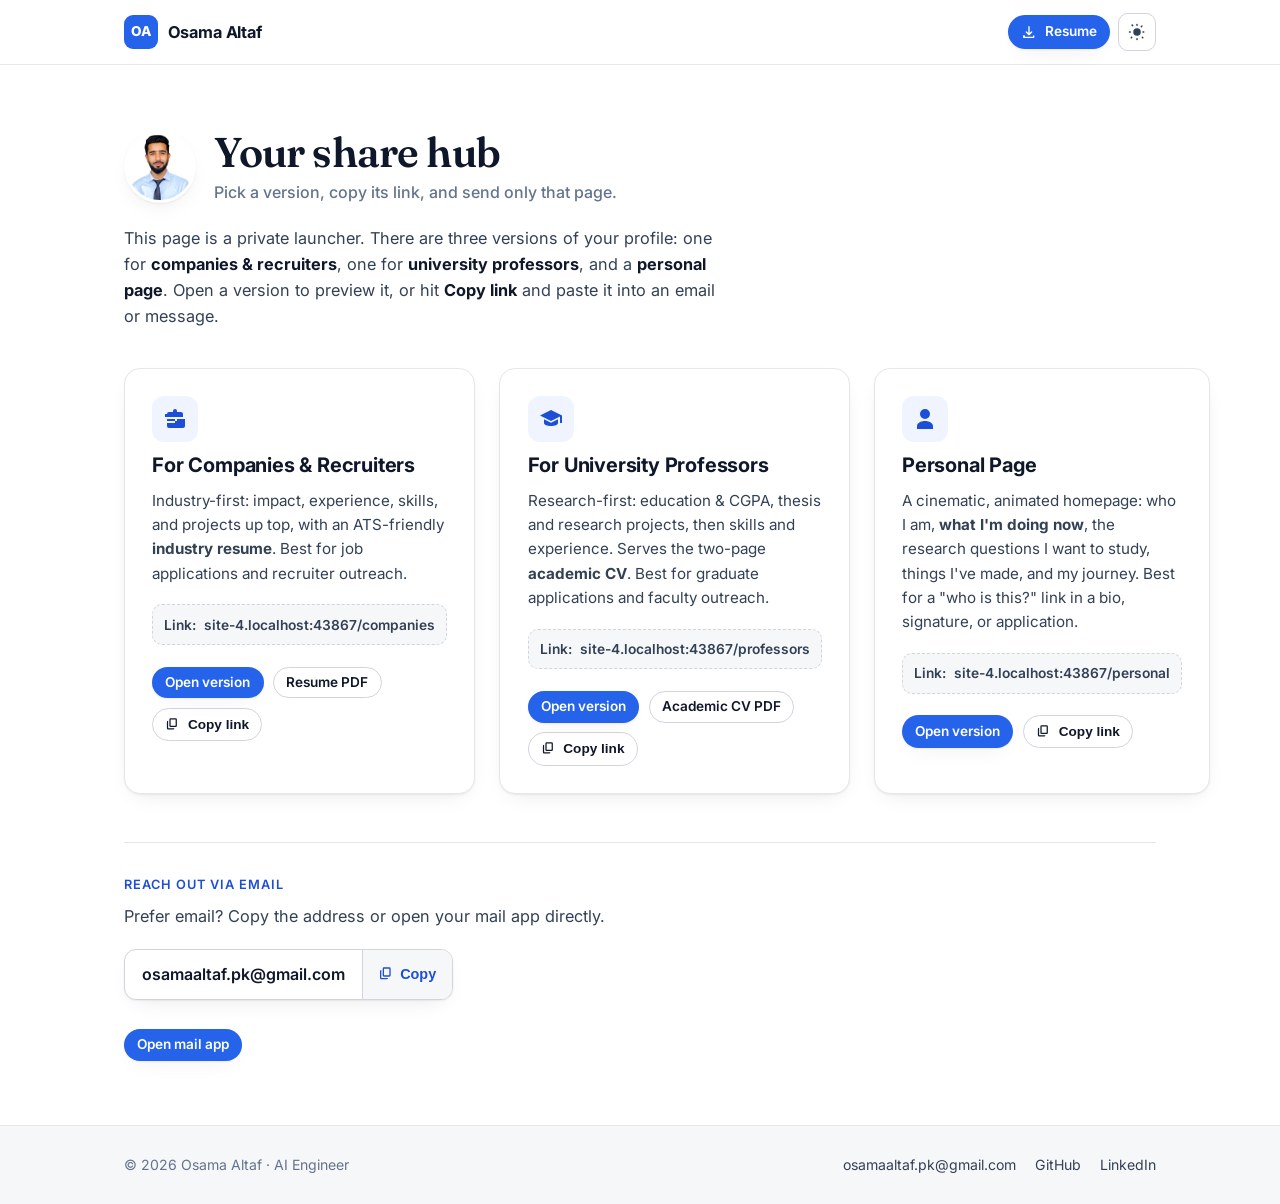
==== commit bd75aad8: "Redesign /personal as a premium animated homepage Dark, cinematic single page with its own CSS/JS (n" ====
--- a/index.html
+++ b/index.html
@@ -93,7 +93,7 @@
           <svg viewBox="0 0 24 24" width="24" height="24" aria-hidden="true"><path fill="currentColor" d="M12 2a5 5 0 1 1 0 10 5 5 0 0 1 0-10Zm0 12c4.42 0 8 2.24 8 5v3H4v-3c0-2.76 3.58-5 8-5Z"/></svg>
         </div>
         <h2>Personal Page</h2>
-        <p>A classic academic-style homepage: short bio, <strong>what I'm doing now</strong>, dated news, selected work, experience, and education. Best for a general "who is this?" link in a bio or signature.</p>
+        <p>A cinematic, animated homepage: who I am, <strong>what I'm doing now</strong>, the research questions I want to study, things I've made, and my journey. Best for a "who is this?" link in a bio, signature, or application.</p>
         <div class="share-url"><span>Link:</span><span data-show-url="/personal">/personal</span></div>
         <div class="share-actions">
           <a class="btn btn-primary btn-sm" href="/personal/">Open version</a>
--- a/styles.css
+++ b/styles.css
@@ -385,46 +385,47 @@
 .share-url span{ font-weight:600; color:var(--ink-soft); white-space:nowrap; }
 .share-actions{ display:flex; gap:.6rem; margin-top:.6rem; flex-wrap:wrap; }
 
-/* ---------- personal page (/personal): classic academic homepage ---------- */
-.pp-wrap{ width:100%; max-width:820px; margin-inline:auto; padding-inline:24px; }
-.pp-intro{ display:grid; grid-template-columns:200px 1fr; gap:40px; align-items:start; padding:56px 0 24px; }
-.pp-photo{ width:200px; height:200px; border-radius:var(--radius); object-fit:cover; background:var(--bg-alt); box-shadow:var(--shadow); }
-.pp-bio h1{ font-family:var(--serif); font-weight:600; font-size:clamp(2rem,4.5vw,2.6rem); }
-.pp-role{ margin:.35rem 0 1.1rem; color:var(--muted); font-weight:500; }
-.pp-bio p{ color:var(--ink-soft); margin:0 0 1rem; }
-.pp-bio strong{ color:var(--ink); font-weight:600; }
-.pp-links{ font-weight:600; }
-.pp-links span{ color:var(--line-strong); margin:0 .3rem; }
-
-.pp-section{ padding:28px 0; border-top:1px solid var(--line); }
-.pp-section h2{ font-family:var(--serif); font-weight:600; font-size:1.5rem; margin-bottom:1.1rem; }
-.pp-section p, .pp-section li{ color:var(--ink-soft); }
-.pp-section strong{ color:var(--ink); font-weight:600; }
-
-.pp-now{ margin:0; padding-left:1.15rem; display:flex; flex-direction:column; gap:.6rem; }
-
-.pp-news{ list-style:none; margin:0; padding:0; display:flex; flex-direction:column; gap:.55rem; }
-.pp-news li{ display:grid; grid-template-columns:120px 1fr; gap:16px; }
-.pp-news time{ color:var(--muted); font-size:.9rem; font-weight:600; padding-top:.1rem; font-variant-numeric:tabular-nums; }
-.pp-news li:first-child time{ color:var(--accent-ink); }
-
-.pp-items{ display:flex; flex-direction:column; gap:1.3rem; }
-.pp-item h3{ font-size:1.05rem; letter-spacing:-.01em; }
-.pp-meta{ margin:.2rem 0 .3rem; color:var(--accent-ink); font-size:.86rem; font-weight:600; }
-.pp-item p:last-child{ margin:0; }
-.pp-more{ margin:1.4rem 0 0; }
-
-.pp-stamp{ margin:-.7rem 0 1rem; color:var(--muted); font-size:.85rem; font-style:italic; }
-.pp-prose p{ margin:0 0 1rem; }
-.pp-prose p:last-child{ margin:0; }
-.pp-qs{ display:flex; flex-direction:column; gap:1.1rem; margin-top:1.2rem; }
-.pp-q{ padding-left:1rem; border-left:3px solid var(--accent); }
-.pp-q h3{ font-size:1.05rem; margin-bottom:.3rem; }
-.pp-q p{ margin:0; }
-
-@media (max-width: 640px){
-  .pp-intro{ grid-template-columns:1fr; gap:22px; padding-top:36px; }
-  .pp-photo{ width:140px; height:140px; }
+/* ---------- personal page (/personal): minimal academic homepage ---------- */
+body.personal{ --mono:"IBM Plex Mono", ui-monospace, Menlo, Consolas, monospace; --hl:#dbeafe; font-size:15.5px; }
+:root[data-theme="dark"] body.personal{ --hl:#1e3a5f; }
+.personal a{ text-decoration:underline; text-underline-offset:2px; }
+.pp-page{ max-width:680px; margin:0 auto; padding:48px 20px 40px; }
+.pp-page p{ margin:0 0 .9rem; color:var(--ink-soft); }
+.pp-page strong{ color:var(--ink); }
+
+.pp-head{ display:flex; align-items:center; gap:28px; }
+.pp-photo{ flex:none; width:120px; height:120px; border-radius:50%; object-fit:cover; background:var(--bg-alt); }
+.pp-head h1{ font-size:1.75rem; font-weight:700; letter-spacing:-.01em; margin-bottom:.55rem; }
+.pp-head p{ margin:0; color:var(--ink); font-size:.92rem; line-height:1.5; }
+.pp-head .pp-title{ font-weight:700; }
+.pp-head .pp-gap{ margin-top:.45rem; }
+.pp-head .pp-links{ color:var(--muted); }
+
+.pp-nav{ display:flex; flex-wrap:wrap; gap:.5rem 1.1rem; margin:2.2rem 0 .4rem; font-family:var(--mono); font-size:.9rem; }
+.pp-nav a, .pp-page h2 span{ background:var(--hl); color:var(--ink); padding:0 .2rem; text-decoration:none; }
+.pp-nav a:hover{ background:var(--accent); color:#fff; }
+
+.pp-page section{ padding-top:1.6rem; }
+.pp-page h2{ font-family:var(--mono); font-size:1.05rem; font-weight:600; letter-spacing:0; margin-bottom:1rem; }
+.pp-page h3{ font-family:var(--mono); font-size:.88rem; font-weight:600; letter-spacing:0; margin:1.4rem 0 .9rem; color:var(--ink); }
+
+.pp-proj{ display:grid; grid-template-columns:150px 1fr; gap:16px; margin-bottom:1.3rem; }
+.pp-proj img{ width:150px; height:84px; object-fit:cover; background:var(--bg-alt); border:1px solid var(--line); }
+.pp-proj h4{ margin:0 0 .3rem; font-size:.95rem; line-height:1.3; }
+.pp-proj h4 a{ color:var(--ink); text-decoration:none; }
+.pp-proj h4 a:hover{ text-decoration:underline; }
+.pp-proj p{ margin:0; font-size:.88rem; line-height:1.55; }
+.pp-more{ font-size:.9rem; }
+
+.pp-news{ list-style:none; margin:0; padding:0; display:flex; flex-direction:column; gap:.4rem; }
+.pp-news li{ display:grid; grid-template-columns:80px 1fr; gap:12px; color:var(--ink-soft); font-size:.92rem; }
+.pp-news time{ font-family:var(--mono); font-size:.82rem; color:var(--muted); padding-top:.1rem; }
+
+.pp-foot{ margin-top:2.4rem; padding-top:1rem; border-top:1px solid var(--line); color:var(--muted); font-size:.82rem; }
+
+@media (max-width: 560px){
+  .pp-head{ flex-direction:column; align-items:flex-start; gap:16px; }
+  .pp-proj{ grid-template-columns:1fr; gap:8px; }
   .pp-news li{ grid-template-columns:1fr; gap:0; }
 }
 
